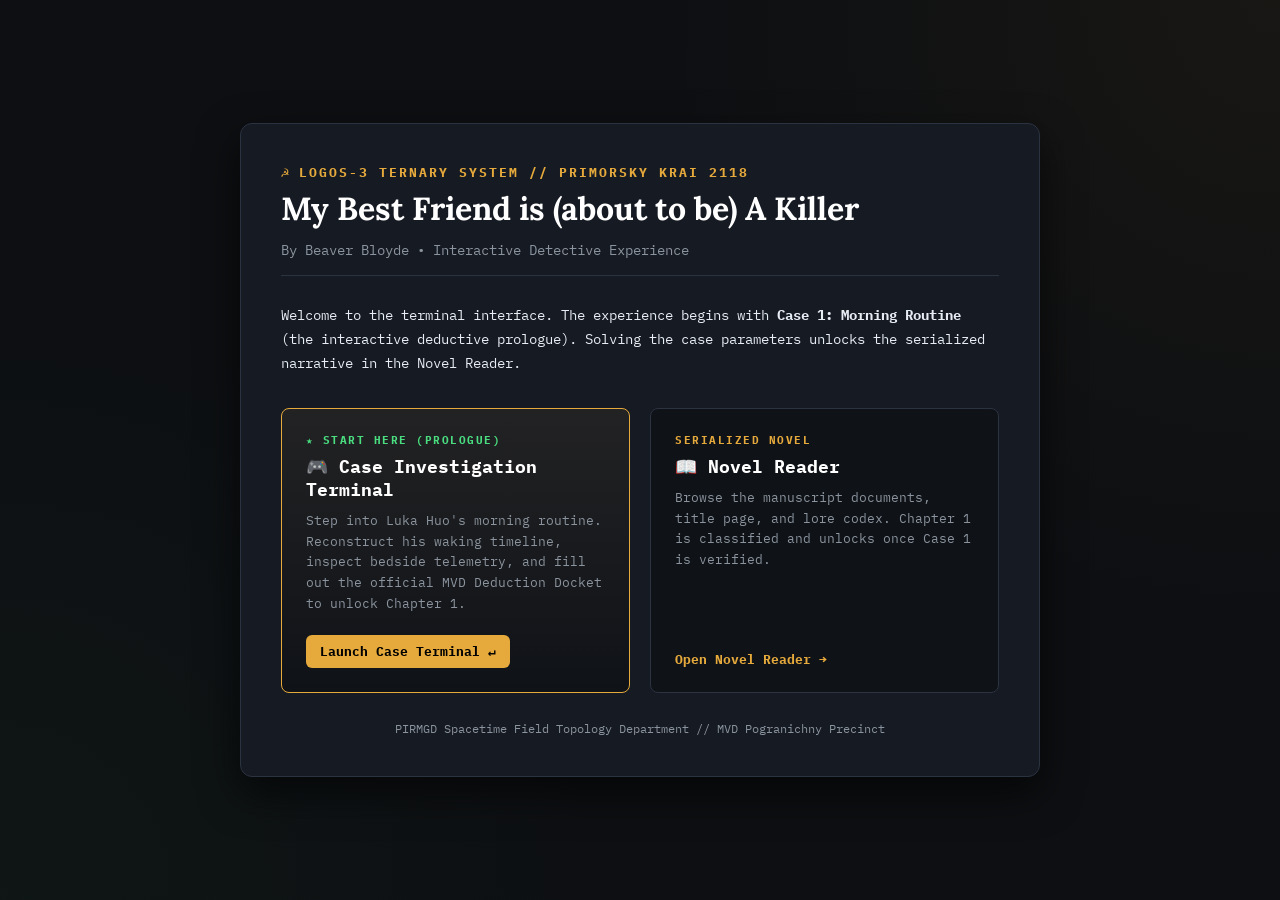
==== index.html @ e389545d "Initial commit: Novel Reader & Deduction Engine with chapter-scoped keywords and bidirectional progr" ====
<!DOCTYPE html>
<html lang="en">
<head>
    <meta charset="UTF-8">
    <meta name="viewport" content="width=device-width, initial-scale=1.0">
    <title>My Best Friend is (about to be) A Killer | Terminal Hub</title>
    <link rel="preconnect" href="https://fonts.googleapis.com">
    <link rel="preconnect" href="https://fonts.gstatic.com" crossorigin>
    <link href="https://fonts.googleapis.com/css2?family=IBM+Plex+Mono:wght@400;600;700&family=Lora:ital,wght@0,400;0,700;1,400&display=swap" rel="stylesheet">
    <style>
        :root {
            --bg-color: #0d0f12;
            --card-bg: #161a22;
            --border-color: #2b3240;
            --accent-color: #e5a93c;
            --accent-hover: #f5bc56;
            --text-primary: #e6edf3;
            --text-secondary: #8b949e;
            --success-color: #4ade80;
        }
        * { box-sizing: border-box; margin: 0; padding: 0; }
        body {
            background-color: var(--bg-color);
            color: var(--text-primary);
            font-family: 'IBM Plex Mono', monospace;
            min-height: 100vh;
            display: flex;
            align-items: center;
            justify-content: center;
            padding: 24px;
            background-image: radial-gradient(circle at top right, rgba(229, 169, 60, 0.05), transparent 40%),
                              radial-gradient(circle at bottom left, rgba(74, 222, 128, 0.03), transparent 40%);
        }
        .container {
            max-width: 800px;
            width: 100%;
            background: var(--card-bg);
            border: 1px solid var(--border-color);
            border-radius: 12px;
            padding: 40px;
            box-shadow: 0 16px 40px rgba(0,0,0,0.6);
        }
        .header-tag {
            color: var(--accent-color);
            font-size: 13px;
            letter-spacing: 2px;
            text-transform: uppercase;
            font-weight: 700;
            margin-bottom: 8px;
            display: flex;
            align-items: center;
            gap: 8px;
        }
        h1 {
            font-family: 'Lora', serif;
            font-size: 32px;
            font-weight: 700;
            line-height: 1.25;
            margin-bottom: 12px;
            color: #fff;
        }
        .author {
            color: var(--text-secondary);
            font-size: 14px;
            margin-bottom: 28px;
            border-bottom: 1px solid var(--border-color);
            padding-bottom: 16px;
        }
        .description {
            font-size: 14px;
            line-height: 1.7;
            color: var(--text-primary);
            margin-bottom: 32px;
        }
        .cards-grid {
            display: grid;
            grid-template-columns: repeat(auto-fit, minmax(280px, 1fr));
            gap: 20px;
            margin-bottom: 28px;
        }
        .card {
            background: #0f1217;
            border: 1px solid var(--border-color);
            border-radius: 8px;
            padding: 24px;
            display: flex;
            flex-direction: column;
            justify-content: space-between;
            transition: all 0.2s ease;
            text-decoration: none;
            color: inherit;
        }
        .card:hover {
            border-color: var(--accent-color);
            transform: translateY(-2px);
            box-shadow: 0 8px 24px rgba(229, 169, 60, 0.12);
        }
        .card-primary {
            border-color: var(--accent-color);
            background: linear-gradient(180deg, rgba(229, 169, 60, 0.06) 0%, #0f1217 100%);
        }
        .card-tag {
            font-size: 11px;
            font-weight: 700;
            letter-spacing: 1.5px;
            color: var(--accent-color);
            margin-bottom: 8px;
            text-transform: uppercase;
        }
        .card-tag.rec {
            color: var(--success-color);
        }
        .card-title {
            font-size: 18px;
            font-weight: 700;
            margin-bottom: 10px;
            color: #fff;
            display: flex;
            align-items: center;
            gap: 8px;
        }
        .card-desc {
            font-size: 13px;
            line-height: 1.6;
            color: var(--text-secondary);
            margin-bottom: 20px;
            flex-grow: 1;
        }
        .card-action {
            display: inline-flex;
            align-items: center;
            gap: 6px;
            font-size: 13px;
            font-weight: 700;
            color: var(--accent-color);
        }
        .card-primary .card-action {
            color: #000;
            background: var(--accent-color);
            padding: 8px 14px;
            border-radius: 6px;
            width: fit-content;
        }
        .card-primary:hover .card-action {
            background: var(--accent-hover);
        }
        .footer-note {
            font-size: 12px;
            color: var(--text-secondary);
            text-align: center;
            margin-top: 16px;
        }
    </style>
</head>
<body>
    <div class="container">
        <div class="header-tag">
            <span>☭</span> LOGOS-3 TERNARY SYSTEM // PRIMORSKY KRAI 2118
        </div>
        <h1>My Best Friend is (about to be) A Killer</h1>
        <div class="author">By Beaver Bloyde &bull; Interactive Detective Experience</div>
        
        <p class="description">
            Welcome to the terminal interface. The experience begins with <strong>Case 1: Morning Routine</strong> (the interactive deductive prologue). Solving the case parameters unlocks the serialized narrative in the Novel Reader.
        </p>

        <div class="cards-grid">
            <!-- Card 1: Game Terminal -->
            <a href="reader/game.html" class="card card-primary">
                <div>
                    <div class="card-tag rec">★ START HERE (PROLOGUE)</div>
                    <div class="card-title">🎮 Case Investigation Terminal</div>
                    <div class="card-desc">
                        Step into Luka Huo's morning routine. Reconstruct his waking timeline, inspect bedside telemetry, and fill out the official MVD Deduction Docket to unlock Chapter 1.
                    </div>
                </div>
                <div class="card-action">Launch Case Terminal ↵</div>
            </a>

            <!-- Card 2: Novel Reader -->
            <a href="reader/index.html" class="card">
                <div>
                    <div class="card-tag">SERIALIZED NOVEL</div>
                    <div class="card-title">📖 Novel Reader</div>
                    <div class="card-desc">
                        Browse the manuscript documents, title page, and lore codex. Chapter 1 is classified and unlocks once Case 1 is verified.
                    </div>
                </div>
                <div class="card-action">Open Novel Reader &rarr;</div>
            </a>
        </div>

        <div class="footer-note">
            PIRMGD Spacetime Field Topology Department // MVD Pogranichny Precinct
        </div>
    </div>
</body>
</html>
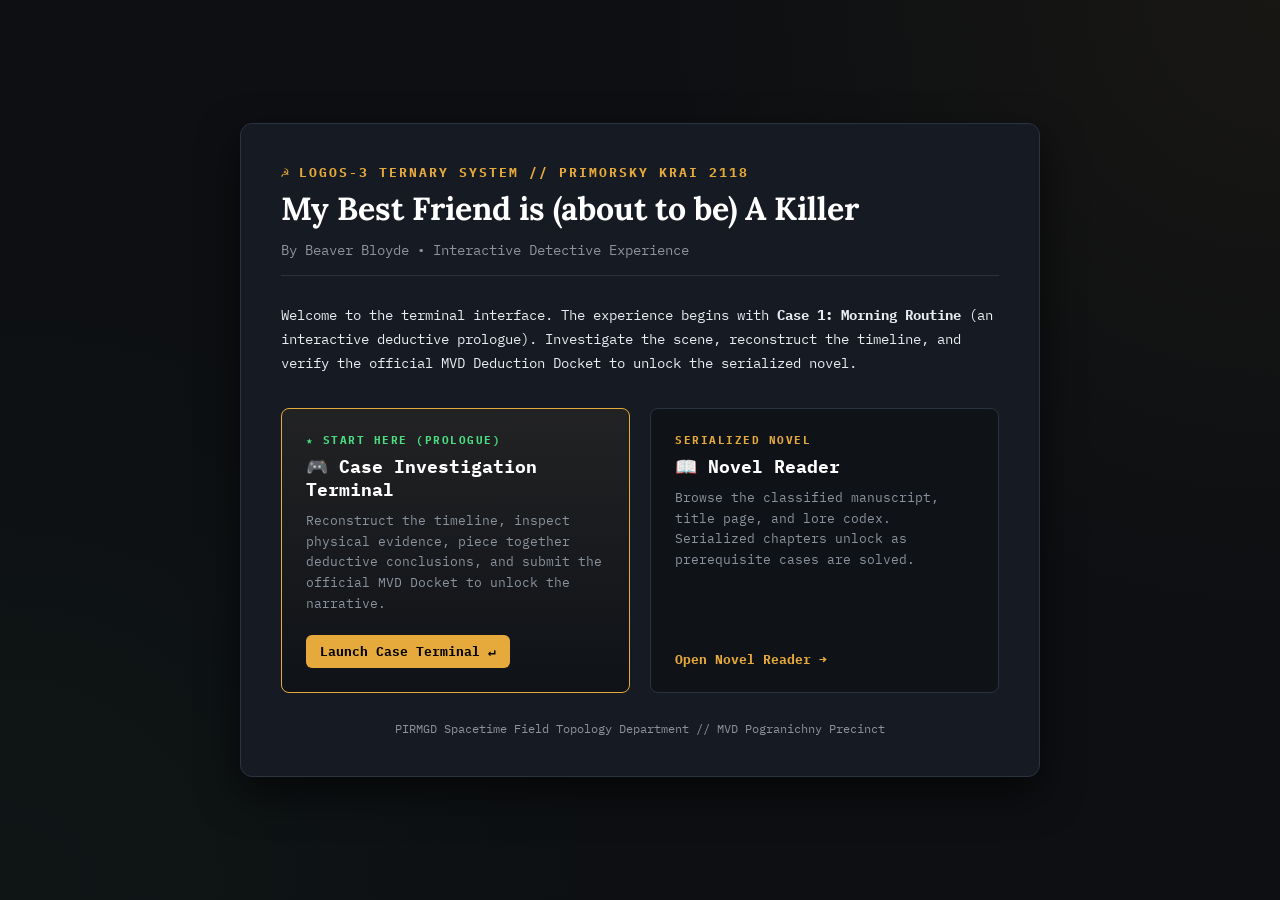
==== commit 5c0f6d4d: "fix: remove character and evidence spoilers from landing page" ====
--- a/index.html
+++ b/index.html
@@ -161,7 +161,7 @@
         <div class="author">By Beaver Bloyde &bull; Interactive Detective Experience</div>
         
         <p class="description">
-            Welcome to the terminal interface. The experience begins with <strong>Case 1: Morning Routine</strong> (the interactive deductive prologue). Solving the case parameters unlocks the serialized narrative in the Novel Reader.
+            Welcome to the terminal interface. The experience begins with <strong>Case 1: Morning Routine</strong> (an interactive deductive prologue). Investigate the scene, reconstruct the timeline, and verify the official MVD Deduction Docket to unlock the serialized novel.
         </p>
 
         <div class="cards-grid">
@@ -171,7 +171,7 @@
                     <div class="card-tag rec">★ START HERE (PROLOGUE)</div>
                     <div class="card-title">🎮 Case Investigation Terminal</div>
                     <div class="card-desc">
-                        Step into Luka Huo's morning routine. Reconstruct his waking timeline, inspect bedside telemetry, and fill out the official MVD Deduction Docket to unlock Chapter 1.
+                        Reconstruct the timeline, inspect physical evidence, piece together deductive conclusions, and submit the official MVD Docket to unlock the narrative.
                     </div>
                 </div>
                 <div class="card-action">Launch Case Terminal ↵</div>
@@ -183,7 +183,7 @@
                     <div class="card-tag">SERIALIZED NOVEL</div>
                     <div class="card-title">📖 Novel Reader</div>
                     <div class="card-desc">
-                        Browse the manuscript documents, title page, and lore codex. Chapter 1 is classified and unlocks once Case 1 is verified.
+                        Browse the classified manuscript, title page, and lore codex. Serialized chapters unlock as prerequisite cases are solved.
                     </div>
                 </div>
                 <div class="card-action">Open Novel Reader &rarr;</div>
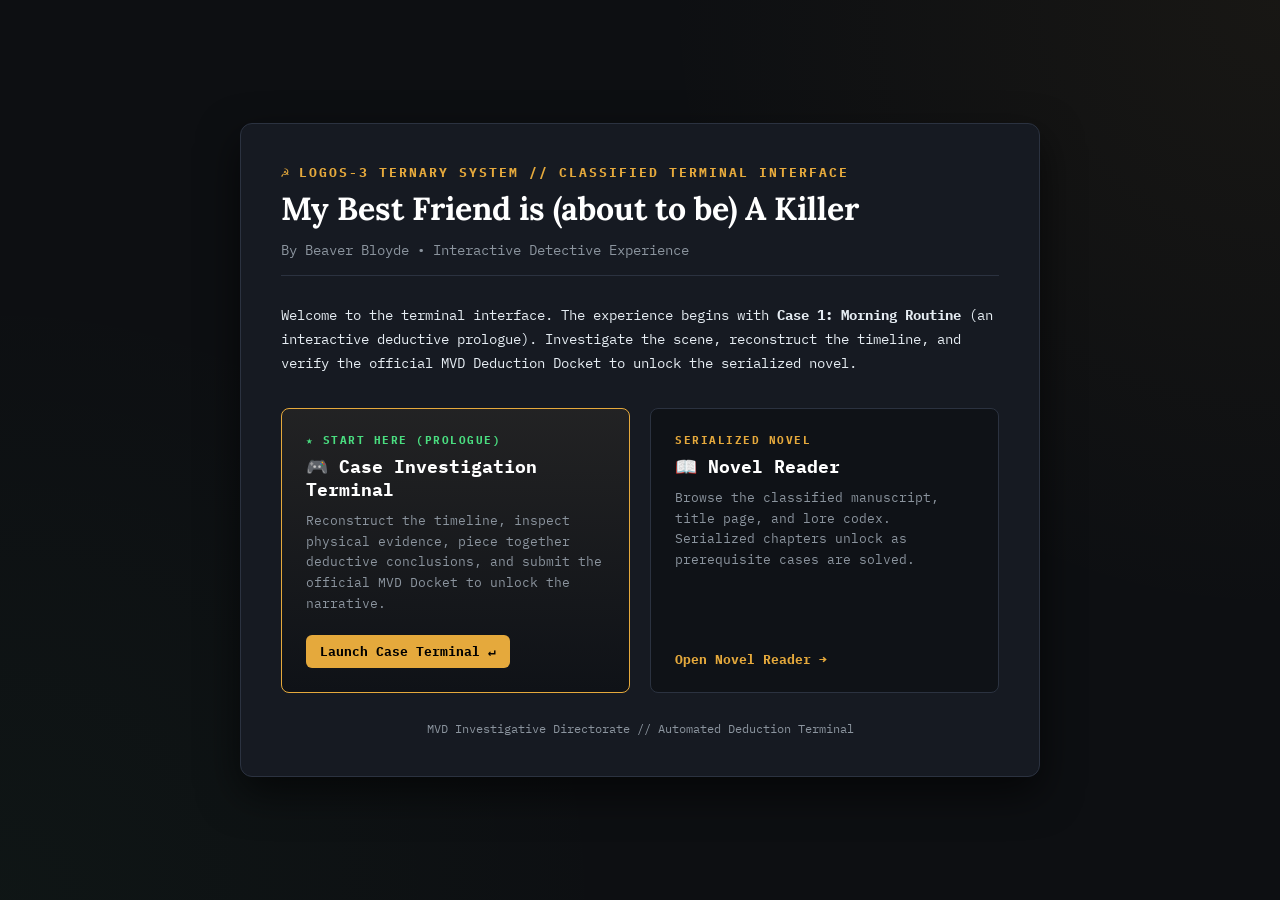
==== commit e00896a5: "fix: sanitize year (2118), region (Primorsky Krai), and district (Pogranichny) spoilers from UI head" ====
--- a/index.html
+++ b/index.html
@@ -155,7 +155,7 @@
 <body>
     <div class="container">
         <div class="header-tag">
-            <span>☭</span> LOGOS-3 TERNARY SYSTEM // PRIMORSKY KRAI 2118
+            <span>☭</span> LOGOS-3 TERNARY SYSTEM // CLASSIFIED TERMINAL INTERFACE
         </div>
         <h1>My Best Friend is (about to be) A Killer</h1>
         <div class="author">By Beaver Bloyde &bull; Interactive Detective Experience</div>
@@ -191,7 +191,7 @@
         </div>
 
         <div class="footer-note">
-            PIRMGD Spacetime Field Topology Department // MVD Pogranichny Precinct
+            MVD Investigative Directorate // Automated Deduction Terminal
         </div>
     </div>
 </body>
